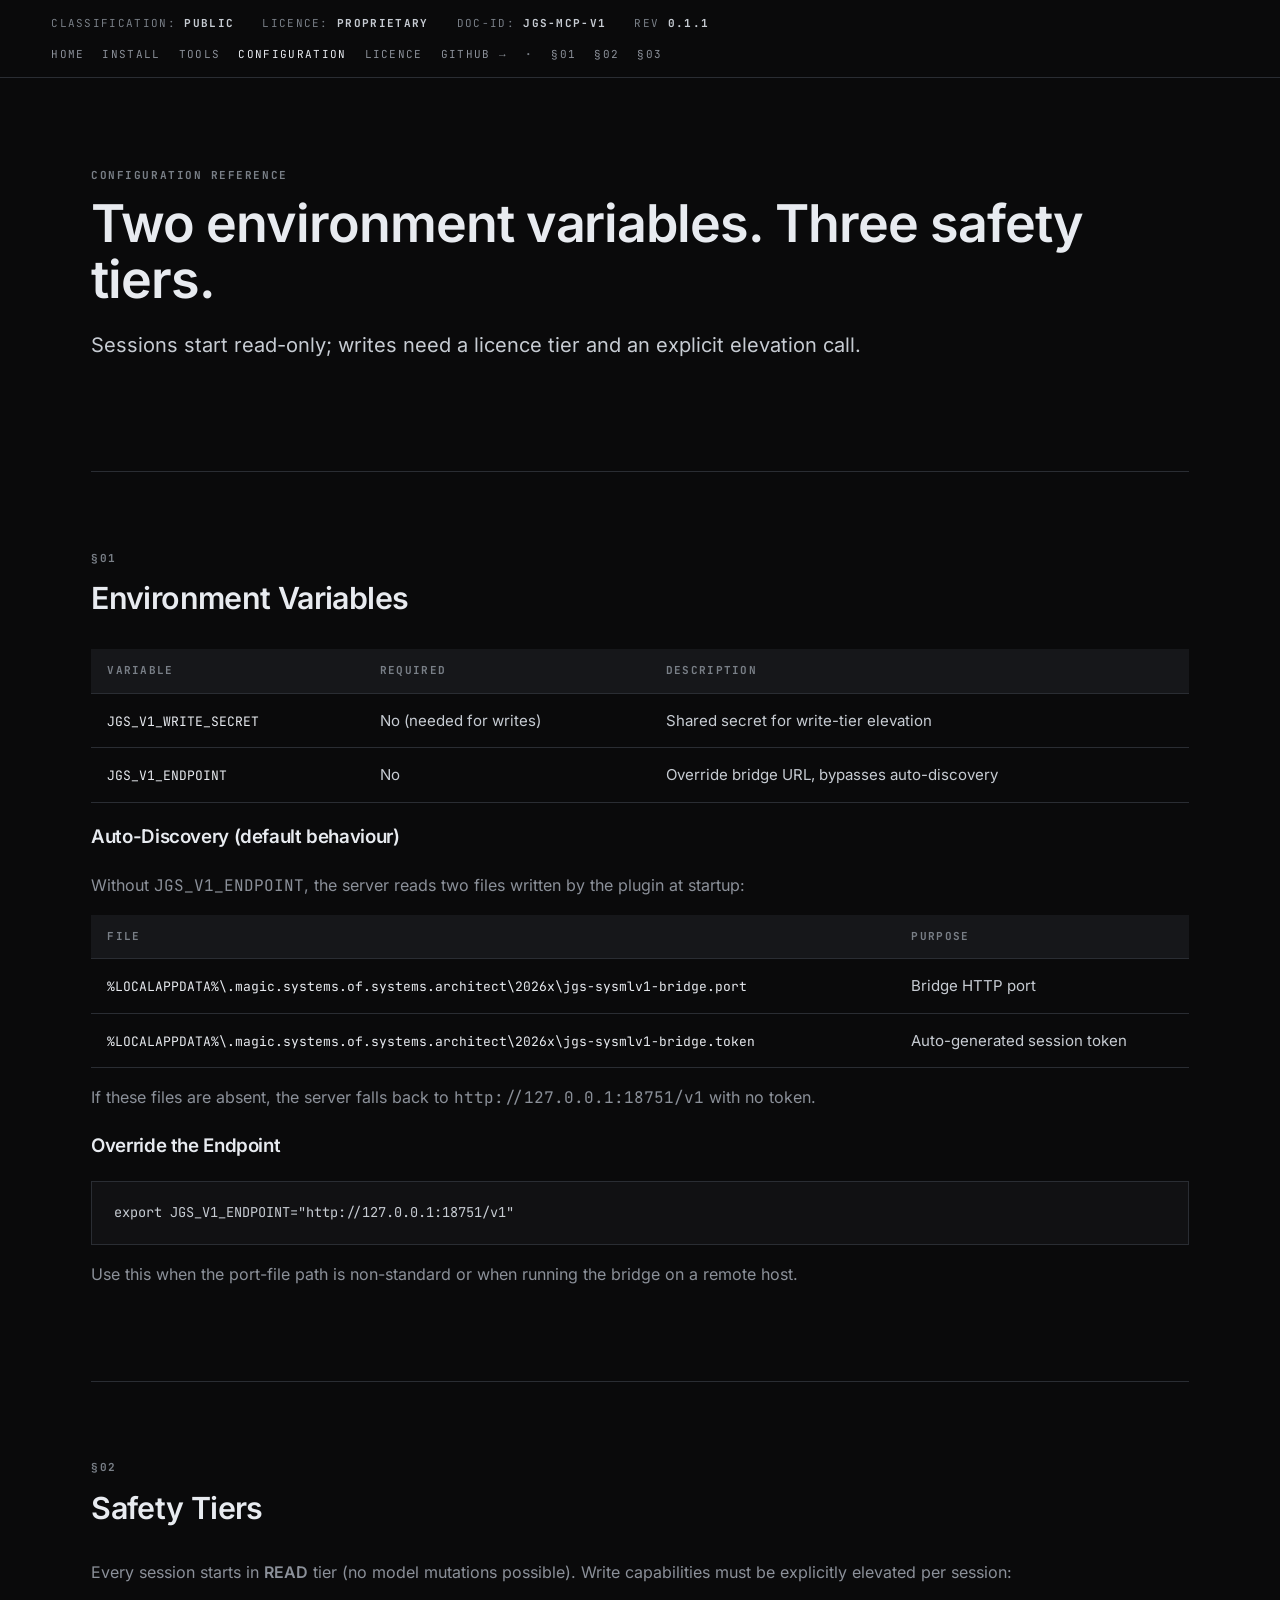
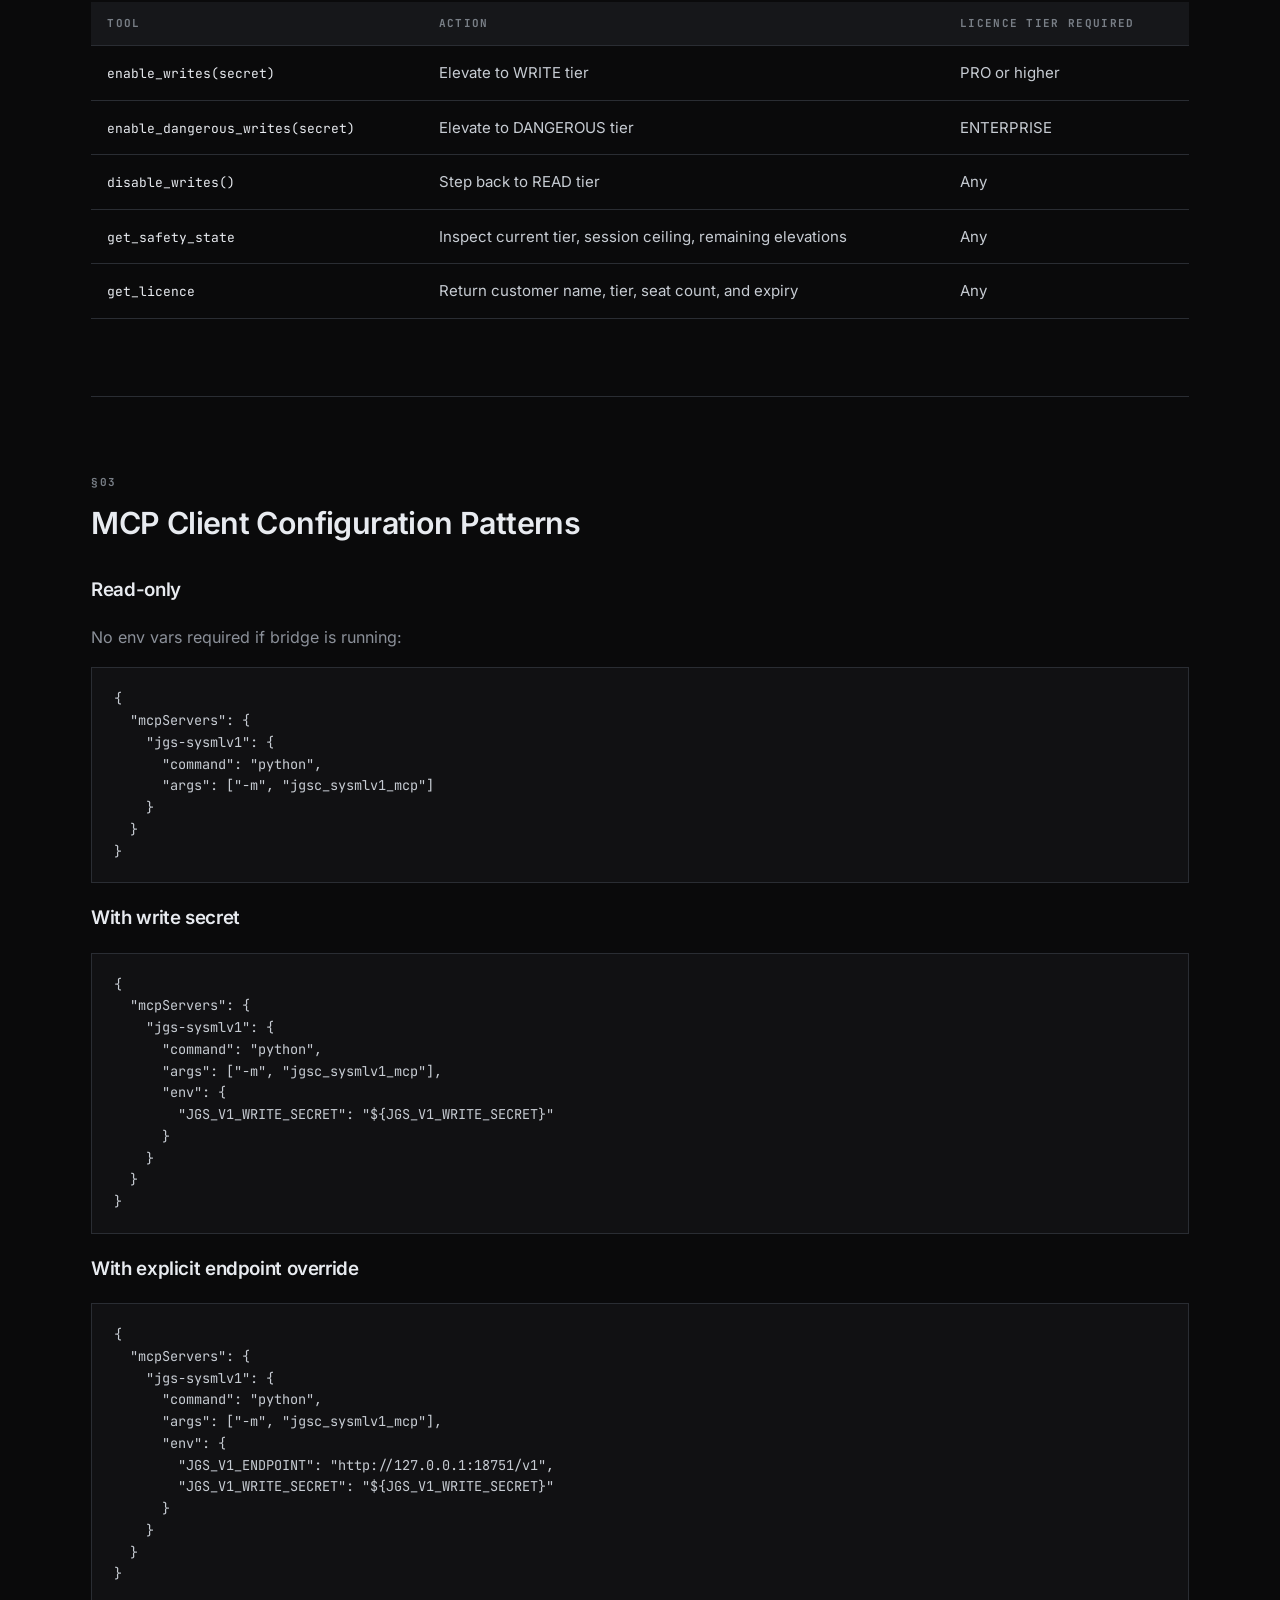
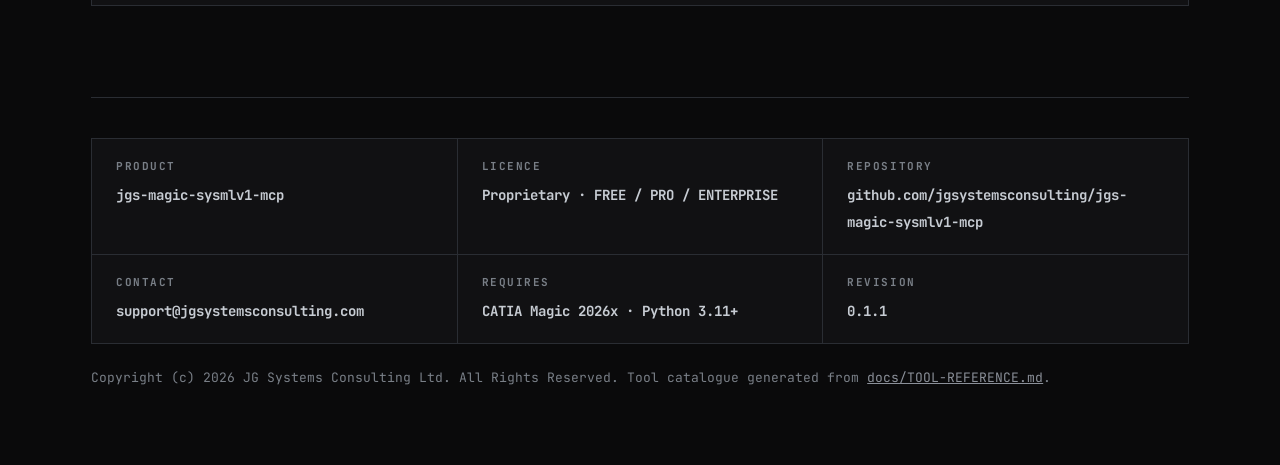
==== docs/configuration.html @ 4d9d5c2a "docs: add configuration.html rendering of configuration.md" ====
<!DOCTYPE html>
<!-- Copyright (c) 2026 JG Systems Consulting Ltd. All Rights Reserved. -->
<!-- Canonical text: docs/configuration.md; edit the .md first, then this page. -->
<html lang="en">
<head>
<meta charset="utf-8">
<meta name="viewport" content="width=device-width, initial-scale=1">
<link rel="icon" href="data:image/svg+xml,%3Csvg xmlns='http://www.w3.org/2000/svg' viewBox='0 0 32 32'%3E%3Crect width='32' height='32' rx='5' fill='%230a0a0b'/%3E%3Crect x='1.5' y='1.5' width='29' height='29' rx='4' fill='none' stroke='%232a2d33'/%3E%3Ctext x='16' y='22' font-family='ui-monospace,monospace' font-size='15' font-weight='700' fill='%23e8ebf0' text-anchor='middle'%3EJ%3C/text%3E%3C/svg%3E">
<title>Configuration | JGS SysML v1 MCP Bridge</title>
<meta name="description" content="Environment variables, safety tiers, and MCP client configuration patterns for the JGS SysML v1 MCP Bridge.">
<link rel="stylesheet" href="site.css">
</head>
<body>

<a href="#main-content" class="skip-link">Skip to main content</a>

<header class="masthead">
  <div class="row">
    <span>CLASSIFICATION: <b>PUBLIC</b></span>
    <span>LICENCE: <b>PROPRIETARY</b></span>
    <span>DOC-ID: <b>JGS-MCP-V1</b></span>
    <span>REV <b>0.1.1</b></span>
    <span class="spacer"></span>
    <nav aria-label="Site" class="site-nav">
      <a href="index.html">Home</a>
      <a href="install.html">Install</a>
      <a href="tools.html">Tools</a>
      <a href="configuration.html" aria-current="page">Configuration</a>
      <a href="licensing.html">Licence</a>
      <a href="https://github.com/jgsystemsconsulting/jgs-magic-sysmlv1-mcp">GitHub →</a>
      <span class="label" style="margin:0">·</span>
      <a href="#config-env" title="Environment Variables">§01</a>
      <a href="#config-tiers" title="Safety Tiers">§02</a>
      <a href="#config-client" title="MCP Client Configuration Patterns">§03</a>
    </nav>
  </div>
</header>

<main class="wrap" id="main-content">

  <section class="hero">
    <p class="label">Configuration reference</p>
    <h1>Two environment variables. Three safety tiers.</h1>
    <p class="lede">Sessions start read-only; writes need a licence tier and an explicit elevation call.</p>
  </section>

  <section aria-labelledby="config-env">
    <div class="shead">
      <p class="label">§01</p>
      <h2 id="config-env">Environment Variables</h2>
    </div>
    <table class="data">
      <thead>
        <tr>
          <th>Variable</th>
          <th>Required</th>
          <th>Description</th>
        </tr>
      </thead>
      <tbody>
        <tr>
          <td><code>JGS_V1_WRITE_SECRET</code></td>
          <td>No (needed for writes)</td>
          <td>Shared secret for write-tier elevation</td>
        </tr>
        <tr>
          <td><code>JGS_V1_ENDPOINT</code></td>
          <td>No</td>
          <td>Override bridge URL, bypasses auto-discovery</td>
        </tr>
      </tbody>
    </table>

    <h3>Auto-Discovery (default behaviour)</h3>
    <p>Without <code>JGS_V1_ENDPOINT</code>, the server reads two files written by the plugin at startup:</p>
    <table class="data">
      <thead>
        <tr>
          <th>File</th>
          <th>Purpose</th>
        </tr>
      </thead>
      <tbody>
        <tr>
          <td><code>%LOCALAPPDATA%\.magic.systems.of.systems.architect\2026x\jgs-sysmlv1-bridge.port</code></td>
          <td>Bridge HTTP port</td>
        </tr>
        <tr>
          <td><code>%LOCALAPPDATA%\.magic.systems.of.systems.architect\2026x\jgs-sysmlv1-bridge.token</code></td>
          <td>Auto-generated session token</td>
        </tr>
      </tbody>
    </table>
    <p>If these files are absent, the server falls back to <code>http://127.0.0.1:18751/v1</code> with no token.</p>

    <h3>Override the Endpoint</h3>
    <pre>export JGS_V1_ENDPOINT="http://127.0.0.1:18751/v1"</pre>
    <p>Use this when the port-file path is non-standard or when running the bridge on a remote host.</p>
  </section>

  <section aria-labelledby="config-tiers">
    <div class="shead">
      <p class="label">§02</p>
      <h2 id="config-tiers">Safety Tiers</h2>
    </div>
    <p>Every session starts in <strong>READ</strong> tier (no model mutations possible). Write capabilities must be explicitly elevated per session:</p>
    <table class="data">
      <thead>
        <tr>
          <th>Tool</th>
          <th>Action</th>
          <th>Licence tier required</th>
        </tr>
      </thead>
      <tbody>
        <tr>
          <td><code>enable_writes(secret)</code></td>
          <td>Elevate to WRITE tier</td>
          <td>PRO or higher</td>
        </tr>
        <tr>
          <td><code>enable_dangerous_writes(secret)</code></td>
          <td>Elevate to DANGEROUS tier</td>
          <td>ENTERPRISE</td>
        </tr>
        <tr>
          <td><code>disable_writes()</code></td>
          <td>Step back to READ tier</td>
          <td>Any</td>
        </tr>
        <tr>
          <td><code>get_safety_state</code></td>
          <td>Inspect current tier, session ceiling, remaining elevations</td>
          <td>Any</td>
        </tr>
        <tr>
          <td><code>get_licence</code></td>
          <td>Return customer name, tier, seat count, and expiry</td>
          <td>Any</td>
        </tr>
      </tbody>
    </table>
  </section>

  <section aria-labelledby="config-client">
    <div class="shead">
      <p class="label">§03</p>
      <h2 id="config-client">MCP Client Configuration Patterns</h2>
    </div>

    <h3>Read-only</h3>
    <p>No env vars required if bridge is running:</p>
    <pre>{
  "mcpServers": {
    "jgs-sysmlv1": {
      "command": "python",
      "args": ["-m", "jgsc_sysmlv1_mcp"]
    }
  }
}</pre>

    <h3>With write secret</h3>
    <pre>{
  "mcpServers": {
    "jgs-sysmlv1": {
      "command": "python",
      "args": ["-m", "jgsc_sysmlv1_mcp"],
      "env": {
        "JGS_V1_WRITE_SECRET": "${JGS_V1_WRITE_SECRET}"
      }
    }
  }
}</pre>

    <h3>With explicit endpoint override</h3>
    <pre>{
  "mcpServers": {
    "jgs-sysmlv1": {
      "command": "python",
      "args": ["-m", "jgsc_sysmlv1_mcp"],
      "env": {
        "JGS_V1_ENDPOINT": "http://127.0.0.1:18751/v1",
        "JGS_V1_WRITE_SECRET": "${JGS_V1_WRITE_SECRET}"
      }
    }
  }
}</pre>
  </section>

  <footer>
    <div class="tblock">
      <div><span class="label">Product</span><b>jgs-magic-sysmlv1-mcp</b></div>
      <div><span class="label">Licence</span><b><a href="licensing.html">Proprietary · FREE / PRO / ENTERPRISE</a></b></div>
      <div><span class="label">Repository</span><b><a href="https://github.com/jgsystemsconsulting/jgs-magic-sysmlv1-mcp">github.com/jgsystemsconsulting/jgs-magic-sysmlv1-mcp</a></b></div>
      <div><span class="label">Contact</span><b><a href="mailto:support@jgsystemsconsulting.com">support@jgsystemsconsulting.com</a></b></div>
      <div><span class="label">Requires</span><b>CATIA Magic 2026x · Python 3.11+</b></div>
      <div><span class="label">Revision</span><b>0.1.1</b></div>
    </div>
    <p class="foot-note">Copyright (c) 2026 JG Systems Consulting Ltd. All Rights Reserved. Tool catalogue generated from <a href="https://github.com/jgsystemsconsulting/jgs-magic-sysmlv1-mcp/blob/main/docs/TOOL-REFERENCE.md">docs/TOOL-REFERENCE.md</a>.</p>
  </footer>

</main>
</body>
</html>
---- docs/site.css ----
@font-face { font-family: 'Inter'; font-style: normal; font-weight: 400; font-display: swap; src: url('fonts/inter-400.woff2') format('woff2'); }
@font-face { font-family: 'Inter'; font-style: normal; font-weight: 600; font-display: swap; src: url('fonts/inter-600.woff2') format('woff2'); }
@font-face { font-family: 'JetBrains Mono'; font-style: normal; font-weight: 400; font-display: swap; src: url('fonts/jetbrains-mono-400.woff2') format('woff2'); }
@font-face { font-family: 'JetBrains Mono'; font-style: normal; font-weight: 700; font-display: swap; src: url('fonts/jetbrains-mono-700.woff2') format('woff2'); }

:root {
  --ink: #0a0a0b; --ink-2: #111113; --ink-3: #16171a; --ink-4: #1e2024;
  --line: #2a2d33; --line-2: #3a3e46;
  --mute: #797f87; --mute-2: #8b9099;
  --text: #c7ccd3; --text-hi: #e8ebf0;
  --paper: #f4f2ec; --paper-ink: #0a0a0b;
  --free: #6ee7b7; --pro: #93c5fd; --ent: #fcd34d;
  --mono: 'JetBrains Mono', ui-monospace, 'SFMono-Regular', Menlo, Consolas, monospace;
  --sans: 'Inter', ui-sans-serif, system-ui, sans-serif;
  --pad-x: clamp(24px, 4vw, 80px); --pad-section: clamp(48px, 6vw, 96px);
}

* { box-sizing: border-box; }
html { -webkit-text-size-adjust: 100%; scroll-behavior: smooth; }
body {
  margin: 0; background: var(--ink); color: var(--mute-2);
  font-family: var(--sans); font-size: 16px; line-height: 1.7;
  -webkit-font-smoothing: antialiased;
}
.wrap { max-width: 1200px; margin: 0 auto; padding: 0 var(--pad-x); }
a { color: var(--text-hi); }
h1, h2, h3 { color: var(--text-hi); letter-spacing: -0.02em; font-weight: 600; }
code, .mono { font-family: var(--mono); }

.label {
  font-family: var(--mono); font-weight: 700; text-transform: uppercase;
  letter-spacing: 0.14em; font-size: 0.6875rem; color: var(--mute);
}

/* Masthead */
.masthead { border-bottom: 1px solid var(--line); }
.masthead .row {
  display: flex; flex-wrap: wrap; gap: 12px 28px; align-items: center;
  padding: 14px var(--pad-x);
}
.masthead .row span { font-family: var(--mono); font-size: 0.6875rem; letter-spacing: 0.12em; color: var(--mute); text-transform: uppercase; }
.masthead .row span b { color: var(--text); font-weight: 700; }
.masthead .row .spacer { flex: 1; }
.masthead .row a { color: var(--mute-2); text-decoration: none; }
.masthead .row a:hover { color: var(--text-hi); }
.site-nav { display: flex; flex-wrap: wrap; gap: 18px; font-family: var(--mono); font-size: 0.6875rem; letter-spacing: 0.12em; text-transform: uppercase; }
.site-nav a[aria-current="page"] { color: var(--text-hi); }

/* Section scaffolding */
section { padding: var(--pad-section) 0; border-bottom: 1px solid var(--line); }
.sec-label { margin: 0 0 24px; scroll-margin-top: 64px; }
.lead-in { color: var(--text); max-width: 64ch; }
.shead { margin: 0 0 24px; }
.shead .label { display: block; margin: 0 0 6px; }
.shead h2 { margin: 0; font-size: clamp(1.4rem, 3vw, 1.9rem); scroll-margin-top: 64px; }

/* Hero */
.hero h1 { font-size: clamp(2rem, 5vw, 3.25rem); margin: 0 0 20px; line-height: 1.08; }
.hero p.lede { font-size: clamp(1.05rem, 2vw, 1.25rem); color: var(--text); max-width: 60ch; margin: 0 0 32px; }
.btns { display: flex; flex-wrap: wrap; gap: 14px; align-items: center; }
.btn {
  font-family: var(--mono); font-weight: 700; font-size: 0.8125rem; letter-spacing: 0.06em;
  text-transform: uppercase; text-decoration: none; padding: 13px 22px; display: inline-flex; gap: 10px;
}
.btn.primary { background: var(--paper); color: var(--paper-ink); }
.btn.ghost { background: transparent; color: var(--text-hi); border: 1px solid var(--mute); }
.btn:hover { transform: translateY(-1px); }

/* Grid-of-cells (hairline gaps) */
.grid { display: grid; gap: 1px; background: var(--line); border: 1px solid var(--line); }
.grid.cols-2 { grid-template-columns: repeat(2, 1fr); }
.grid.cols-3 { grid-template-columns: repeat(3, 1fr); }
.cell { background: var(--ink); padding: 22px 24px; }
.cell h3 { margin: 0 0 8px; font-size: 1rem; }
.cell code { font-size: 0.85rem; color: var(--text-hi); }
.cell p { margin: 6px 0 0; font-size: 0.95rem; color: var(--mute-2); }
.cell .tier { font-family: var(--mono); font-weight: 700; font-size: 0.7rem; letter-spacing: 0.1em; color: var(--mute); }

/* Chain */
.chain { display: grid; gap: 1px; background: var(--line); border: 1px solid var(--line); }
.chain .step { background: var(--ink); padding: 22px 24px; display: flex; gap: 22px; align-items: baseline; }
.chain .num { font-family: var(--mono); font-weight: 700; font-size: 3rem; line-height: 1; color: var(--mute); min-width: 2ch; }
.chain .step h3 { margin: 0 0 4px; }
.chain .step code { color: var(--text-hi); }

/* Code block */
pre {
  background: var(--ink-2); border: 1px solid var(--line); padding: 20px 22px; overflow-x: auto;
  font-family: var(--mono); font-size: 0.85rem; line-height: 1.6; color: var(--text);
}
pre .c { color: var(--mute); }

/* CTA panel: drafting-sheet motif (token-based, brand-consistent) */
.cta { background: var(--ink-2); border: 1px solid var(--line); padding: clamp(28px, 4vw, 44px); }
.cta h2 { margin: 0 0 10px; font-size: clamp(1.4rem, 3vw, 1.9rem); }
.cta p { color: var(--text); max-width: 58ch; margin: 0 0 24px; }

blockquote { margin: 0; border-left: 2px solid var(--line-2); padding: 4px 0 4px 18px; color: var(--text); }

/* Tools catalogue */
.counts { display: flex; flex-wrap: wrap; gap: 1px; background: var(--line); border: 1px solid var(--line); margin: 24px 0 0; }
.counts div { background: var(--ink); padding: 14px 20px; flex: 1; min-width: 120px; }
.counts .n { font-family: var(--mono); font-weight: 700; font-size: 1.5rem; color: var(--text-hi); }
.counts .k { font-family: var(--mono); font-size: 0.65rem; letter-spacing: 0.12em; text-transform: uppercase; color: var(--mute); }

.controls { position: sticky; top: 0; z-index: 5; background: var(--ink); border-bottom: 1px solid var(--line); padding: 14px 0; margin-top: 28px; }
.controls .inner { display: flex; flex-wrap: wrap; gap: 10px; align-items: center; }
.filter { font-family: var(--mono); font-weight: 700; font-size: 0.7rem; letter-spacing: 0.08em; text-transform: uppercase; padding: 8px 14px; background: transparent; color: var(--mute-2); border: 1px solid var(--line); cursor: pointer; }
.filter[aria-pressed="true"] { background: var(--paper); color: var(--paper-ink); border-color: var(--paper); }
.catnav { display: flex; flex-wrap: wrap; gap: 14px 22px; padding: 24px 0; font-family: var(--mono); font-size: 0.72rem; letter-spacing: 0.06em; }
.catnav a { color: var(--mute-2); text-decoration: none; }
.catnav a:hover { color: var(--text-hi); }
.ct { color: var(--mute); }

section.cat { padding: 8px 0 var(--pad-section); border-bottom: 1px solid var(--line); }
section.cat .sec-label { margin: 0 0 16px; scroll-margin-top: 64px; }
.tbl-scroll { overflow-x: auto; border: 1px solid var(--line); }
table.tools { border-collapse: collapse; width: 100%; min-width: 620px; font-size: 0.92rem; }
table.tools th, table.tools td { text-align: left; padding: 11px 16px; border-bottom: 1px solid var(--line); vertical-align: top; }
table.tools thead th { font-family: var(--mono); font-size: 0.66rem; letter-spacing: 0.1em; text-transform: uppercase; color: var(--mute); background: var(--ink-2); position: sticky; top: 0; }
table.tools td:first-child code { color: var(--text-hi); font-size: 0.85rem; white-space: nowrap; }
table.tools td:nth-child(2) { color: var(--mute-2); }
table.tools tr:last-child td { border-bottom: none; }
.badge { font-family: var(--mono); font-weight: 700; font-size: 0.62rem; letter-spacing: 0.08em; padding: 3px 8px; border: 1px solid var(--line-2); white-space: nowrap; }
.b-FREE { color: var(--free); border-color: color-mix(in srgb, var(--free) 40%, transparent); }
.b-PRO { color: var(--pro); border-color: color-mix(in srgb, var(--pro) 40%, transparent); }
.b-DANGEROUS { color: var(--ent); border-color: color-mix(in srgb, var(--ent) 40%, transparent); }
tr.hide { display: none; }
.empty-note { color: var(--mute); font-size: 0.9rem; padding: 16px 0; }

/* Licensing matrix / notes */
.matrix-scroll { overflow-x: auto; border: 1px solid var(--line); margin-top: 24px; }
.matrix-scroll + .grid { margin-top: 24px; }
table.matrix { border-collapse: collapse; width: 100%; min-width: 560px; font-size: 0.95rem; }
table.matrix th, table.matrix td { text-align: left; padding: 14px 18px; border-bottom: 1px solid var(--line); }
table.matrix thead th { font-family: var(--mono); font-size: 0.7rem; letter-spacing: 0.1em; text-transform: uppercase; color: var(--mute); background: var(--ink-2); }
table.matrix tbody th { color: var(--text-hi); font-weight: 600; }
table.matrix td { color: var(--mute-2); text-align: center; }
table.matrix td:first-of-type, table.matrix tbody th { text-align: left; }
table.matrix tr:last-child th, table.matrix tr:last-child td { border-bottom: none; }
.yes { color: var(--text-hi); font-weight: 700; }
.no { color: var(--line-2); }
.note { background: var(--ink-2); border-left: 2px solid var(--line-2); padding: 14px 18px; margin-top: 18px; color: var(--mute-2); font-size: 0.92rem; }

/* Shared data tables (NEW) */
table.data { width: 100%; border-collapse: collapse; font-size: 0.9375rem; }
table.data th, table.data td { text-align: left; vertical-align: top; padding: 14px 16px; border-bottom: 1px solid var(--line); }
table.data th { font: 700 0.6875rem/1.4 var(--mono); letter-spacing: 0.12em; text-transform: uppercase; color: var(--mute); background: var(--ink-3); }
table.data td { color: var(--text); }
table.data code { font: 400 0.8125rem var(--mono); color: var(--text-hi); }
table.data caption { caption-side: bottom; text-align: left; padding: 12px 0 0; font: 400 0.8125rem/1.5 var(--mono); color: var(--mute); }

/* Footer */
footer { padding: 40px 0 64px; }
.tblock { display: grid; grid-template-columns: repeat(3, 1fr); gap: 1px; background: var(--line); border: 1px solid var(--line); }
.tblock div { background: var(--ink-2); padding: 18px 24px; }
.tblock .label { display: block; margin-bottom: 6px; }
.tblock b { color: var(--text); font: 700 0.875rem var(--mono); }
.tblock a { color: var(--text); text-decoration: none; }
.tblock a:hover { color: var(--text-hi); }
.foot-note { margin-top: 1.5rem; font: 400 0.8125rem/1.6 var(--mono); color: var(--mute); }
.foot-note a { color: var(--mute-2); }

/* Page-scoped deltas (body.tools / body.licensing added in later HTML tasks) */
body.tools { --pad-section: clamp(40px, 5vw, 72px); }
body.tools .hero { padding: var(--pad-section) 0 28px; }
body.tools .hero h1 { font-size: clamp(1.8rem, 4vw, 2.6rem); margin: 14px 0 14px; line-height: 1.1; }
body.tools .hero p.lede { font-size: clamp(1rem, 2vw, 1.15rem); color: var(--text); max-width: 64ch; margin: 0; }

body.licensing .hero h1 { font-size: clamp(1.8rem, 4vw, 2.75rem); margin: 14px 0 16px; line-height: 1.1; }
body.licensing .hero p.lede { font-size: clamp(1rem, 2vw, 1.2rem); color: var(--text); max-width: 62ch; margin: 0; }
body.licensing .cell h3 { margin: 6px 0 8px; font-size: 1.05rem; }
body.licensing .cell p { margin: 0; font-size: 0.95rem; color: var(--mute-2); }
body.licensing pre { padding: 18px 20px; margin-top: 18px; }

:focus-visible { outline: 2px solid var(--paper); outline-offset: 2px; }
.skip-link { position: absolute; top: -100%; left: 0; background: var(--paper); color: var(--paper-ink); padding: 8px 16px; font-family: var(--mono); font-size: 0.85rem; z-index: 9999; text-decoration: none; }
.skip-link:focus { top: 0; }
/* prefers-color-scheme: light intentionally not implemented: the dark engineering-document aesthetic is brand. */
@media (prefers-reduced-motion: reduce) { html { scroll-behavior: auto; } * { transition: none !important; } .btn:hover { transform: none; } }
@media (max-width: 860px) {
  .grid.cols-2, .grid.cols-3 { grid-template-columns: 1fr; }
  .masthead .row .spacer { display: none; }
  .tblock { grid-template-columns: 1fr; }
}
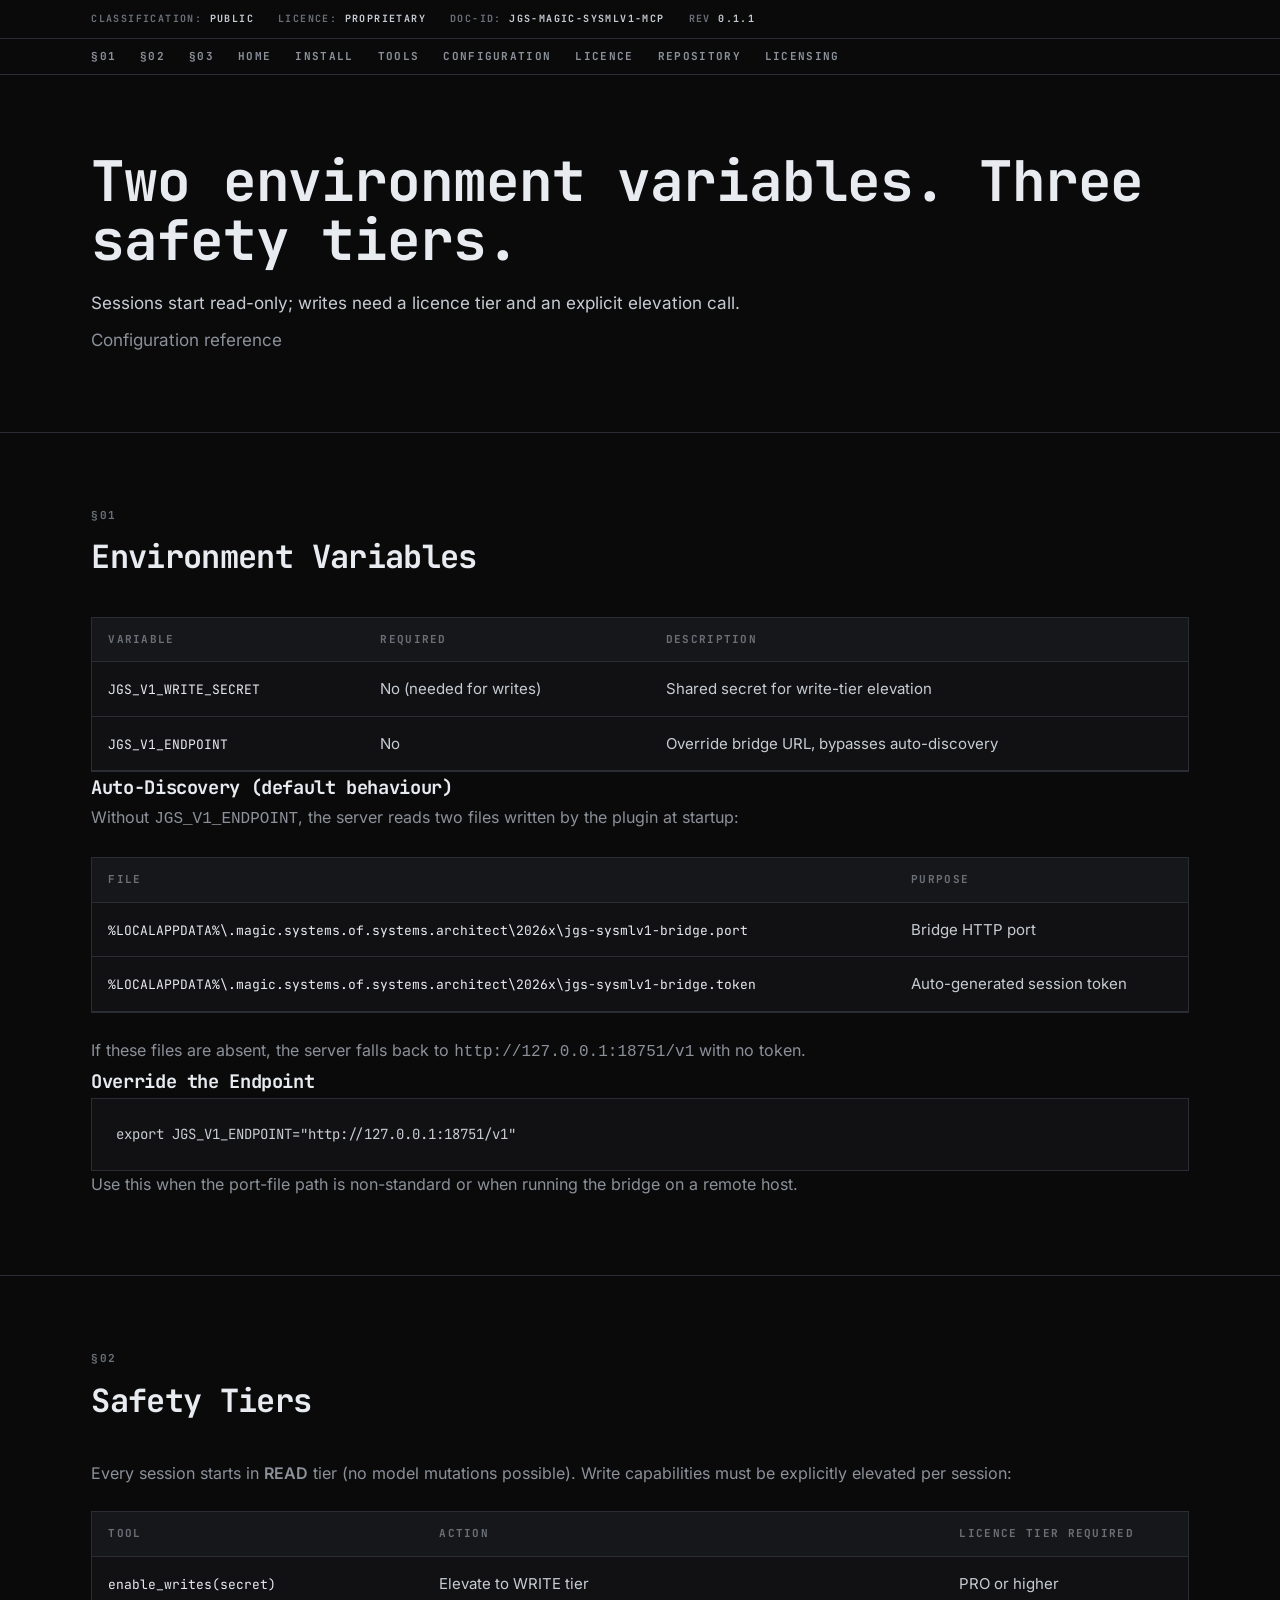
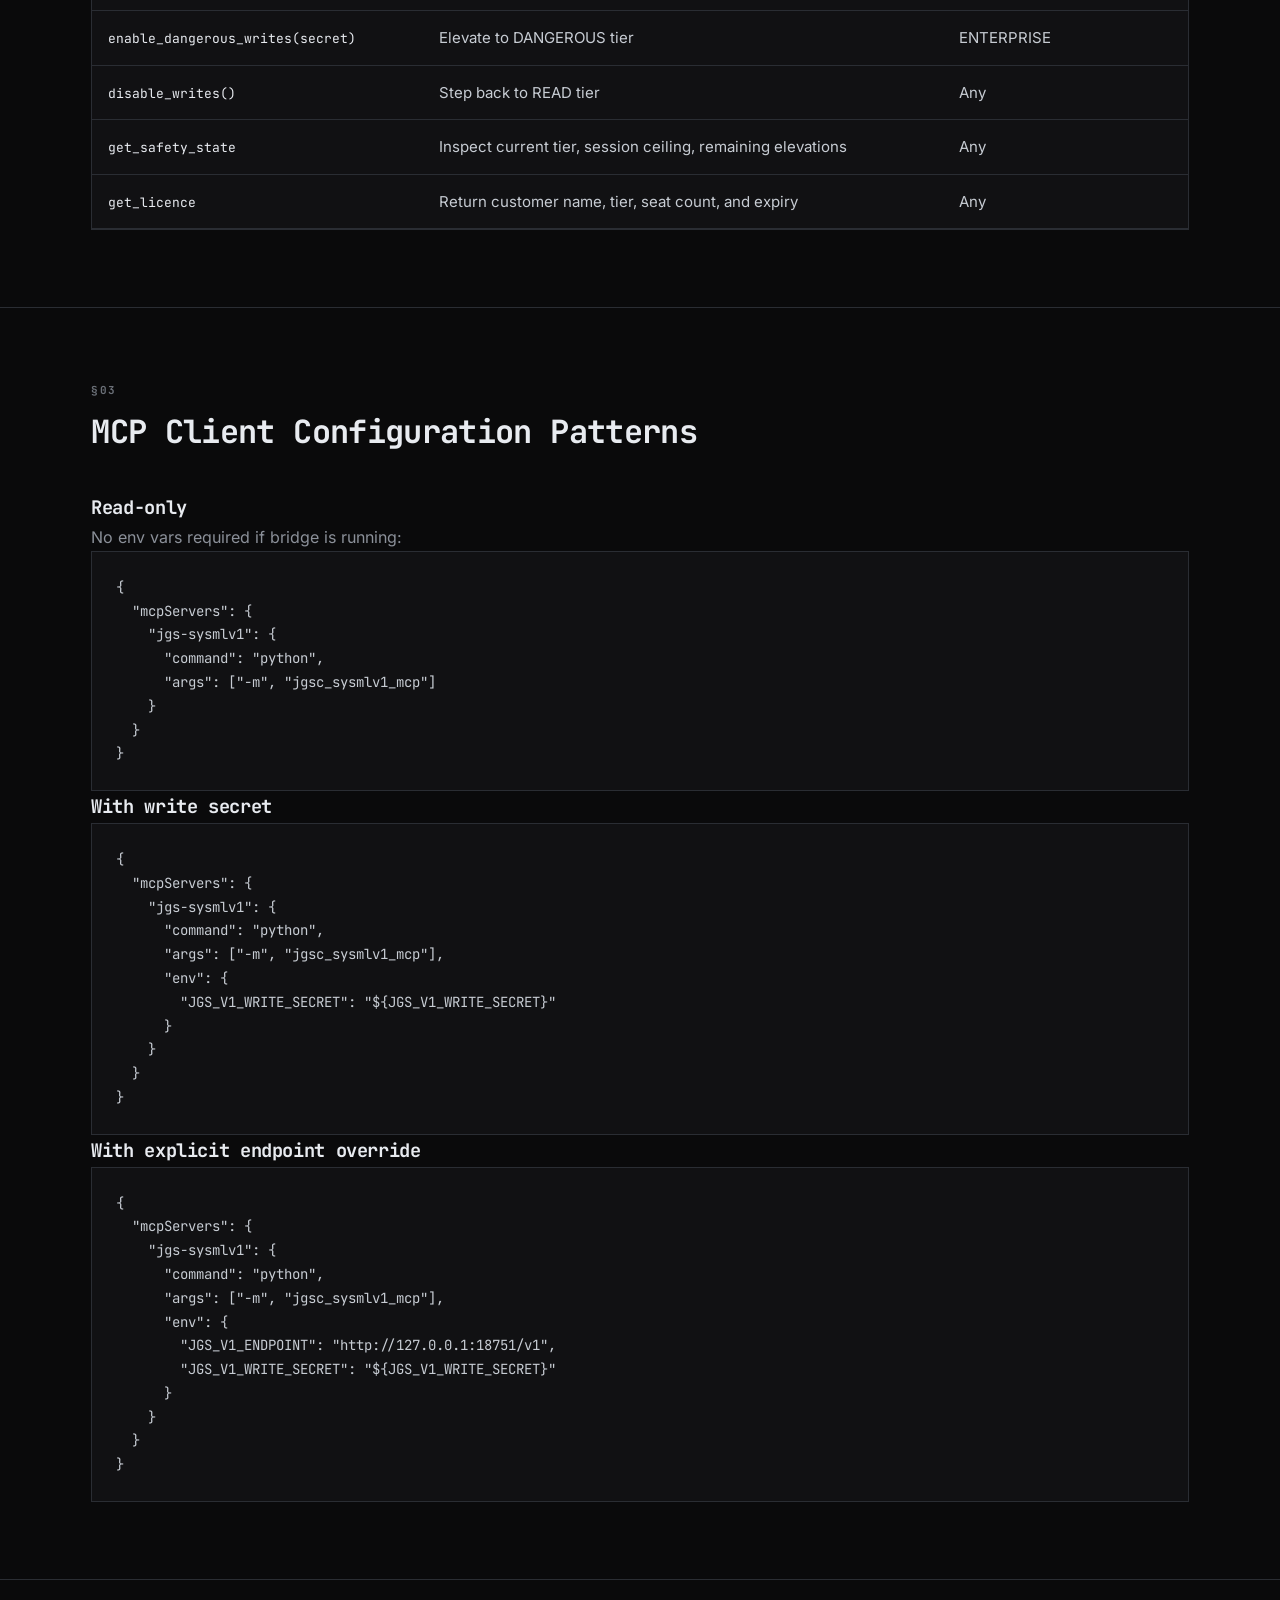
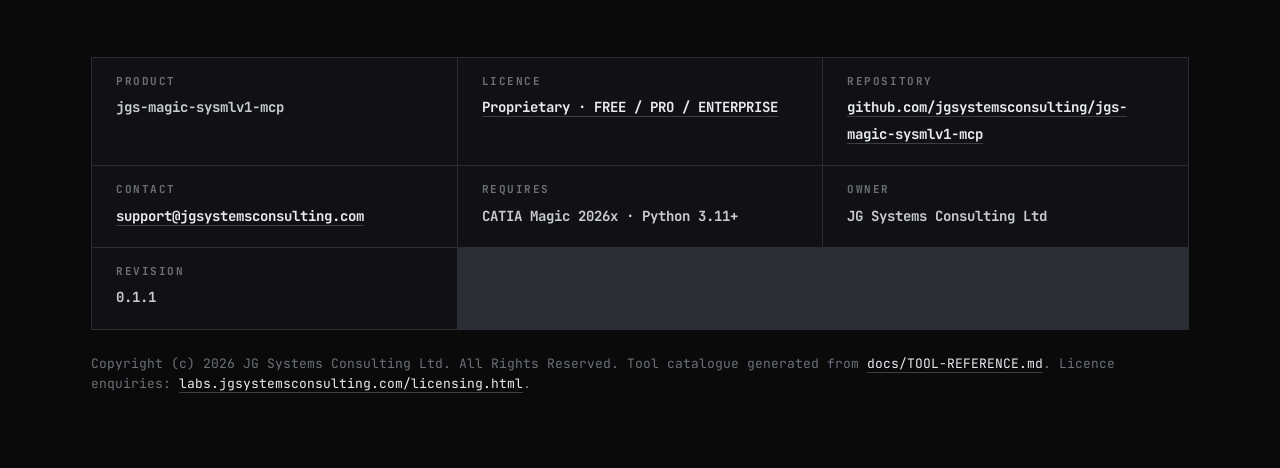
==== commit d18e3e53: "docs(site): align Pages site to the JGS family standard" ====
--- a/docs/configuration.html
+++ b/docs/configuration.html
@@ -5,162 +5,154 @@
 <head>
 <meta charset="utf-8">
 <meta name="viewport" content="width=device-width, initial-scale=1">
-<link rel="icon" href="data:image/svg+xml,%3Csvg xmlns='http://www.w3.org/2000/svg' viewBox='0 0 32 32'%3E%3Crect width='32' height='32' rx='5' fill='%230a0a0b'/%3E%3Crect x='1.5' y='1.5' width='29' height='29' rx='4' fill='none' stroke='%232a2d33'/%3E%3Ctext x='16' y='22' font-family='ui-monospace,monospace' font-size='15' font-weight='700' fill='%23e8ebf0' text-anchor='middle'%3EJ%3C/text%3E%3C/svg%3E">
 <title>Configuration | JGS SysML v1 MCP Bridge</title>
 <meta name="description" content="Environment variables, safety tiers, and MCP client configuration patterns for the JGS SysML v1 MCP Bridge.">
+<link rel="icon" type="image/svg+xml" href="favicon.svg">
 <link rel="stylesheet" href="site.css">
 </head>
 <body>
 
-<a href="#main-content" class="skip-link">Skip to main content</a>
+<header class="masthead"><div class="wrap">
+  <span>CLASSIFICATION: <b>PUBLIC</b></span>
+  <span>LICENCE: <b>Proprietary</b></span>
+  <span>DOC-ID: <b>JGS-MAGIC-SYSMLV1-MCP</b></span>
+  <span>REV <b>0.1.1</b></span>
+</div></header>
 
-<header class="masthead">
-  <div class="row">
-    <span>CLASSIFICATION: <b>PUBLIC</b></span>
-    <span>LICENCE: <b>PROPRIETARY</b></span>
-    <span>DOC-ID: <b>JGS-MCP-V1</b></span>
-    <span>REV <b>0.1.1</b></span>
-    <span class="spacer"></span>
-    <nav aria-label="Site" class="site-nav">
-      <a href="index.html">Home</a>
-      <a href="install.html">Install</a>
-      <a href="tools.html">Tools</a>
-      <a href="configuration.html" aria-current="page">Configuration</a>
-      <a href="licensing.html">Licence</a>
-      <a href="https://github.com/jgsystemsconsulting/jgs-magic-sysmlv1-mcp">GitHub →</a>
-      <span class="label" style="margin:0">·</span>
-      <a href="#config-env" title="Environment Variables">§01</a>
-      <a href="#config-tiers" title="Safety Tiers">§02</a>
-      <a href="#config-client" title="MCP Client Configuration Patterns">§03</a>
-    </nav>
+<nav class="site" aria-label="Site"><div class="wrap">
+  <a href="#config-env" title="Environment Variables">&sect;01</a>
+  <a href="#config-tiers" title="Safety Tiers">&sect;02</a>
+  <a href="#config-client" title="MCP Client Configuration Patterns">&sect;03</a>
+  <a href="index.html">Home</a>
+  <a href="install.html">Install</a>
+  <a href="tools.html">Tools</a>
+  <a href="configuration.html" aria-current="page">Configuration</a>
+  <a href="licensing.html">Licence</a>
+  <a href="https://github.com/jgsystemsconsulting/jgs-magic-sysmlv1-mcp">Repository</a>
+  <a href="https://labs.jgsystemsconsulting.com/licensing.html">Licensing</a>
+</div></nav>
+
+<main>
+<div class="hero"><div class="wrap">
+  <h1>Two environment variables. Three safety tiers.</h1>
+  <p>Sessions start read-only; writes need a licence tier and an explicit elevation call.</p>
+  <p class="sub">Configuration reference</p>
+</div></div>
+
+<section aria-labelledby="config-env"><div class="wrap">
+  <div class="shead"><span class="label">&sect;01</span><h2 id="config-env">Environment Variables</h2></div>
+  <div class="sheet" style="padding:0;overflow:auto">
+  <table class="data">
+    <thead>
+      <tr>
+        <th>Variable</th>
+        <th>Required</th>
+        <th>Description</th>
+      </tr>
+    </thead>
+    <tbody>
+      <tr>
+        <td><code>JGS_V1_WRITE_SECRET</code></td>
+        <td>No (needed for writes)</td>
+        <td>Shared secret for write-tier elevation</td>
+      </tr>
+      <tr>
+        <td><code>JGS_V1_ENDPOINT</code></td>
+        <td>No</td>
+        <td>Override bridge URL, bypasses auto-discovery</td>
+      </tr>
+    </tbody>
+  </table>
   </div>
-</header>
 
-<main class="wrap" id="main-content">
+  <h3>Auto-Discovery (default behaviour)</h3>
+  <p>Without <code>JGS_V1_ENDPOINT</code>, the server reads two files written by the plugin at startup:</p>
+  <div class="sheet" style="margin-top:1.5rem;padding:0;overflow:auto">
+  <table class="data">
+    <thead>
+      <tr>
+        <th>File</th>
+        <th>Purpose</th>
+      </tr>
+    </thead>
+    <tbody>
+      <tr>
+        <td><code>%LOCALAPPDATA%\.magic.systems.of.systems.architect\2026x\jgs-sysmlv1-bridge.port</code></td>
+        <td>Bridge HTTP port</td>
+      </tr>
+      <tr>
+        <td><code>%LOCALAPPDATA%\.magic.systems.of.systems.architect\2026x\jgs-sysmlv1-bridge.token</code></td>
+        <td>Auto-generated session token</td>
+      </tr>
+    </tbody>
+  </table>
+  </div>
+  <p style="margin-top:1.5rem">If these files are absent, the server falls back to <code>http://127.0.0.1:18751/v1</code> with no token.</p>
 
-  <section class="hero">
-    <p class="label">Configuration reference</p>
-    <h1>Two environment variables. Three safety tiers.</h1>
-    <p class="lede">Sessions start read-only; writes need a licence tier and an explicit elevation call.</p>
-  </section>
+  <h3>Override the Endpoint</h3>
+  <div class="sheet"><pre>export JGS_V1_ENDPOINT="http://127.0.0.1:18751/v1"</pre></div>
+  <p>Use this when the port-file path is non-standard or when running the bridge on a remote host.</p>
+</div></section>
 
-  <section aria-labelledby="config-env">
-    <div class="shead">
-      <p class="label">§01</p>
-      <h2 id="config-env">Environment Variables</h2>
-    </div>
-    <table class="data">
-      <thead>
-        <tr>
-          <th>Variable</th>
-          <th>Required</th>
-          <th>Description</th>
-        </tr>
-      </thead>
-      <tbody>
-        <tr>
-          <td><code>JGS_V1_WRITE_SECRET</code></td>
-          <td>No (needed for writes)</td>
-          <td>Shared secret for write-tier elevation</td>
-        </tr>
-        <tr>
-          <td><code>JGS_V1_ENDPOINT</code></td>
-          <td>No</td>
-          <td>Override bridge URL, bypasses auto-discovery</td>
-        </tr>
-      </tbody>
-    </table>
+<section aria-labelledby="config-tiers"><div class="wrap">
+  <div class="shead"><span class="label">&sect;02</span><h2 id="config-tiers">Safety Tiers</h2></div>
+  <p>Every session starts in <strong>READ</strong> tier (no model mutations possible). Write capabilities must be explicitly elevated per session:</p>
+  <div class="sheet" style="margin-top:1.5rem;padding:0;overflow:auto">
+  <table class="data">
+    <thead>
+      <tr>
+        <th>Tool</th>
+        <th>Action</th>
+        <th>Licence tier required</th>
+      </tr>
+    </thead>
+    <tbody>
+      <tr>
+        <td><code>enable_writes(secret)</code></td>
+        <td>Elevate to WRITE tier</td>
+        <td>PRO or higher</td>
+      </tr>
+      <tr>
+        <td><code>enable_dangerous_writes(secret)</code></td>
+        <td>Elevate to DANGEROUS tier</td>
+        <td>ENTERPRISE</td>
+      </tr>
+      <tr>
+        <td><code>disable_writes()</code></td>
+        <td>Step back to READ tier</td>
+        <td>Any</td>
+      </tr>
+      <tr>
+        <td><code>get_safety_state</code></td>
+        <td>Inspect current tier, session ceiling, remaining elevations</td>
+        <td>Any</td>
+      </tr>
+      <tr>
+        <td><code>get_licence</code></td>
+        <td>Return customer name, tier, seat count, and expiry</td>
+        <td>Any</td>
+      </tr>
+    </tbody>
+  </table>
+  </div>
+</div></section>
 
-    <h3>Auto-Discovery (default behaviour)</h3>
-    <p>Without <code>JGS_V1_ENDPOINT</code>, the server reads two files written by the plugin at startup:</p>
-    <table class="data">
-      <thead>
-        <tr>
-          <th>File</th>
-          <th>Purpose</th>
-        </tr>
-      </thead>
-      <tbody>
-        <tr>
-          <td><code>%LOCALAPPDATA%\.magic.systems.of.systems.architect\2026x\jgs-sysmlv1-bridge.port</code></td>
-          <td>Bridge HTTP port</td>
-        </tr>
-        <tr>
-          <td><code>%LOCALAPPDATA%\.magic.systems.of.systems.architect\2026x\jgs-sysmlv1-bridge.token</code></td>
-          <td>Auto-generated session token</td>
-        </tr>
-      </tbody>
-    </table>
-    <p>If these files are absent, the server falls back to <code>http://127.0.0.1:18751/v1</code> with no token.</p>
+<section aria-labelledby="config-client"><div class="wrap">
+  <div class="shead"><span class="label">&sect;03</span><h2 id="config-client">MCP Client Configuration Patterns</h2></div>
 
-    <h3>Override the Endpoint</h3>
-    <pre>export JGS_V1_ENDPOINT="http://127.0.0.1:18751/v1"</pre>
-    <p>Use this when the port-file path is non-standard or when running the bridge on a remote host.</p>
-  </section>
-
-  <section aria-labelledby="config-tiers">
-    <div class="shead">
-      <p class="label">§02</p>
-      <h2 id="config-tiers">Safety Tiers</h2>
-    </div>
-    <p>Every session starts in <strong>READ</strong> tier (no model mutations possible). Write capabilities must be explicitly elevated per session:</p>
-    <table class="data">
-      <thead>
-        <tr>
-          <th>Tool</th>
-          <th>Action</th>
-          <th>Licence tier required</th>
-        </tr>
-      </thead>
-      <tbody>
-        <tr>
-          <td><code>enable_writes(secret)</code></td>
-          <td>Elevate to WRITE tier</td>
-          <td>PRO or higher</td>
-        </tr>
-        <tr>
-          <td><code>enable_dangerous_writes(secret)</code></td>
-          <td>Elevate to DANGEROUS tier</td>
-          <td>ENTERPRISE</td>
-        </tr>
-        <tr>
-          <td><code>disable_writes()</code></td>
-          <td>Step back to READ tier</td>
-          <td>Any</td>
-        </tr>
-        <tr>
-          <td><code>get_safety_state</code></td>
-          <td>Inspect current tier, session ceiling, remaining elevations</td>
-          <td>Any</td>
-        </tr>
-        <tr>
-          <td><code>get_licence</code></td>
-          <td>Return customer name, tier, seat count, and expiry</td>
-          <td>Any</td>
-        </tr>
-      </tbody>
-    </table>
-  </section>
-
-  <section aria-labelledby="config-client">
-    <div class="shead">
-      <p class="label">§03</p>
-      <h2 id="config-client">MCP Client Configuration Patterns</h2>
-    </div>
-
-    <h3>Read-only</h3>
-    <p>No env vars required if bridge is running:</p>
-    <pre>{
+  <h3>Read-only</h3>
+  <p>No env vars required if bridge is running:</p>
+  <div class="sheet"><pre>{
   "mcpServers": {
     "jgs-sysmlv1": {
       "command": "python",
       "args": ["-m", "jgsc_sysmlv1_mcp"]
     }
   }
-}</pre>
+}</pre></div>
 
-    <h3>With write secret</h3>
-    <pre>{
+  <h3>With write secret</h3>
+  <div class="sheet"><pre>{
   "mcpServers": {
     "jgs-sysmlv1": {
       "command": "python",
@@ -170,10 +162,10 @@
       }
     }
   }
-}</pre>
+}</pre></div>
 
-    <h3>With explicit endpoint override</h3>
-    <pre>{
+  <h3>With explicit endpoint override</h3>
+  <div class="sheet"><pre>{
   "mcpServers": {
     "jgs-sysmlv1": {
       "command": "python",
@@ -184,21 +176,22 @@
       }
     }
   }
-}</pre>
-  </section>
+}</pre></div>
+</div></section>
+</main>
 
-  <footer>
-    <div class="tblock">
-      <div><span class="label">Product</span><b>jgs-magic-sysmlv1-mcp</b></div>
-      <div><span class="label">Licence</span><b><a href="licensing.html">Proprietary · FREE / PRO / ENTERPRISE</a></b></div>
-      <div><span class="label">Repository</span><b><a href="https://github.com/jgsystemsconsulting/jgs-magic-sysmlv1-mcp">github.com/jgsystemsconsulting/jgs-magic-sysmlv1-mcp</a></b></div>
-      <div><span class="label">Contact</span><b><a href="mailto:support@jgsystemsconsulting.com">support@jgsystemsconsulting.com</a></b></div>
-      <div><span class="label">Requires</span><b>CATIA Magic 2026x · Python 3.11+</b></div>
-      <div><span class="label">Revision</span><b>0.1.1</b></div>
-    </div>
-    <p class="foot-note">Copyright (c) 2026 JG Systems Consulting Ltd. All Rights Reserved. Tool catalogue generated from <a href="https://github.com/jgsystemsconsulting/jgs-magic-sysmlv1-mcp/blob/main/docs/TOOL-REFERENCE.md">docs/TOOL-REFERENCE.md</a>.</p>
-  </footer>
+<footer><div class="wrap">
+  <div class="tblock">
+    <div><span class="label">Product</span><b>jgs-magic-sysmlv1-mcp</b></div>
+    <div><span class="label">Licence</span><b><a href="licensing.html">Proprietary · FREE / PRO / ENTERPRISE</a></b></div>
+    <div><span class="label">Repository</span><b><a href="https://github.com/jgsystemsconsulting/jgs-magic-sysmlv1-mcp">github.com/jgsystemsconsulting/jgs-magic-sysmlv1-mcp</a></b></div>
+    <div><span class="label">Contact</span><b><a href="mailto:support@jgsystemsconsulting.com">support@jgsystemsconsulting.com</a></b></div>
+    <div><span class="label">Requires</span><b>CATIA Magic 2026x · Python 3.11+</b></div>
+    <div><span class="label">Owner</span><b>JG Systems Consulting Ltd</b></div>
+    <div><span class="label">Revision</span><b>0.1.1</b></div>
+  </div>
+  <p class="foot-note">Copyright (c) 2026 JG Systems Consulting Ltd. All Rights Reserved. Tool catalogue generated from <a href="https://github.com/jgsystemsconsulting/jgs-magic-sysmlv1-mcp/blob/main/docs/TOOL-REFERENCE.md">docs/TOOL-REFERENCE.md</a>. Licence enquiries: <a href="https://labs.jgsystemsconsulting.com/licensing.html">labs.jgsystemsconsulting.com/licensing.html</a>.</p>
+</div></footer>
 
-</main>
 </body>
 </html>
--- a/docs/site.css
+++ b/docs/site.css
@@ -1,185 +1,80 @@
-@font-face { font-family: 'Inter'; font-style: normal; font-weight: 400; font-display: swap; src: url('fonts/inter-400.woff2') format('woff2'); }
-@font-face { font-family: 'Inter'; font-style: normal; font-weight: 600; font-display: swap; src: url('fonts/inter-600.woff2') format('woff2'); }
-@font-face { font-family: 'JetBrains Mono'; font-style: normal; font-weight: 400; font-display: swap; src: url('fonts/jetbrains-mono-400.woff2') format('woff2'); }
-@font-face { font-family: 'JetBrains Mono'; font-style: normal; font-weight: 700; font-display: swap; src: url('fonts/jetbrains-mono-700.woff2') format('woff2'); }
-
-:root {
-  --ink: #0a0a0b; --ink-2: #111113; --ink-3: #16171a; --ink-4: #1e2024;
-  --line: #2a2d33; --line-2: #3a3e46;
-  --mute: #797f87; --mute-2: #8b9099;
-  --text: #c7ccd3; --text-hi: #e8ebf0;
-  --paper: #f4f2ec; --paper-ink: #0a0a0b;
-  --free: #6ee7b7; --pro: #93c5fd; --ent: #fcd34d;
-  --mono: 'JetBrains Mono', ui-monospace, 'SFMono-Regular', Menlo, Consolas, monospace;
-  --sans: 'Inter', ui-sans-serif, system-ui, sans-serif;
-  --pad-x: clamp(24px, 4vw, 80px); --pad-section: clamp(48px, 6vw, 96px);
+/* Copyright (c) 2026 JG Systems Consulting Ltd. Source: https://github.com/jgsystemsconsulting/jgs-magic-sysmlv1-mcp. See LICENSE. */
+/* SPDX-License-Identifier: MIT */
+@font-face{font-family:'JetBrains Mono';font-weight:400;font-style:normal;font-display:swap;src:url('fonts/jetbrains-mono-400.woff2') format('woff2');}
+@font-face{font-family:'JetBrains Mono';font-weight:700;font-style:normal;font-display:swap;src:url('fonts/jetbrains-mono-700.woff2') format('woff2');}
+@font-face{font-family:'Inter';font-weight:400;font-style:normal;font-display:swap;src:url('fonts/inter-400.woff2') format('woff2');}
+@font-face{font-family:'Inter';font-weight:600;font-style:normal;font-display:swap;src:url('fonts/inter-600.woff2') format('woff2');}
+:root{
+  --ink:#0a0a0b; --ink-2:#111113; --ink-3:#16171a; --ink-4:#1e2024;
+  --line:#2a2d33; --line-2:#3a3e46;
+  --mute:#6b7078; --mute-2:#8b9099;
+  --text:#c7ccd3; --text-hi:#e8ebf0;
+  --paper:#f4f2ec; --paper-ink:#0a0a0b;
+  --mono:'JetBrains Mono',ui-monospace,'SFMono-Regular',Menlo,Consolas,monospace;
+  --sans:'Inter',ui-sans-serif,system-ui,sans-serif;
+  --pad-x:clamp(24px,4vw,80px); --pad-section:clamp(48px,6vw,96px);
 }
-
-* { box-sizing: border-box; }
-html { -webkit-text-size-adjust: 100%; scroll-behavior: smooth; }
-body {
-  margin: 0; background: var(--ink); color: var(--mute-2);
-  font-family: var(--sans); font-size: 16px; line-height: 1.7;
-  -webkit-font-smoothing: antialiased;
+*{box-sizing:border-box;margin:0;padding:0;}
+html{background:var(--ink);}
+body{background:var(--ink);color:var(--mute-2);font:400 16px/1.7 var(--sans);-webkit-font-smoothing:antialiased;}
+.wrap{max-width:1200px;margin:0 auto;padding:0 var(--pad-x);}
+a{color:var(--text-hi);text-decoration:none;border-bottom:1px solid var(--line-2);}
+a:hover{border-color:var(--paper);}
+:focus-visible{outline:2px solid var(--paper);outline-offset:2px;}
+.label{font:700 .6875rem/1 var(--mono);letter-spacing:.14em;text-transform:uppercase;color:var(--mute);}
+h1,h2,h3{color:var(--text-hi);font-family:var(--mono);font-weight:700;letter-spacing:-0.02em;}
+.masthead{border-bottom:1px solid var(--line);}
+.masthead .wrap{display:flex;flex-wrap:wrap;align-items:center;gap:.75rem 1.5rem;padding-top:14px;padding-bottom:14px;}
+.masthead span{font:700 .625rem/1 var(--mono);letter-spacing:.14em;text-transform:uppercase;color:var(--mute);}
+.masthead b{color:var(--text);font-weight:700;}
+.hero{padding:var(--pad-section) 0;border-bottom:1px solid var(--line);}
+.hero h1{font-size:clamp(2rem,5vw,3.5rem);line-height:1.05;margin-bottom:1.25rem;}
+.hero p{max-width:62ch;font-size:1.0625rem;color:var(--text);}
+.hero .sub{margin-top:.5rem;color:var(--mute-2);}
+.cta{display:flex;flex-wrap:wrap;gap:14px;margin-top:2rem;}
+.btn{font:700 .8125rem/1 var(--mono);letter-spacing:.06em;text-transform:uppercase;padding:14px 20px;border:1px solid var(--line);display:inline-flex;gap:.6em;align-items:center;transition:background .15s,border-color .15s,color .15s;}
+.btn-primary{background:var(--paper);color:var(--paper-ink);border-color:var(--paper);}
+.btn-primary:hover{background:#fff;}
+.btn-ghost{background:transparent;color:var(--text-hi);}
+.btn-ghost:hover{border-color:var(--paper);}
+section{padding:var(--pad-section) 0;border-bottom:1px solid var(--line);}
+.shead{margin-bottom:2rem;}
+.shead .label{display:block;margin-bottom:.6rem;}
+.shead h2{font-size:clamp(1.4rem,3vw,2rem);}
+.lead{max-width:70ch;color:var(--text);}
+.grid{display:grid;gap:1px;background:var(--line);border:1px solid var(--line);}
+.g3{grid-template-columns:repeat(3,1fr);}
+.g2{grid-template-columns:repeat(2,1fr);}
+.cell{background:var(--ink-2);padding:24px;}
+.cell h3{font-size:.95rem;margin-bottom:.5rem;}
+.cell p{font-size:.9375rem;color:var(--mute-2);}
+.num{font:700 3rem/1 var(--mono);color:var(--line-2);display:block;margin-bottom:.5rem;}
+.cell code{font:400 .8125rem var(--mono);color:var(--text);}
+.sheet{background:var(--ink-2);border:1px solid var(--line);padding:24px;overflow:auto;}
+.sheet pre{font:400 .875rem/1.7 var(--mono);color:var(--text);white-space:pre;}
+.sheet .c{color:var(--mute);}
+footer{padding:var(--pad-section) 0;}
+.tblock{display:grid;grid-template-columns:repeat(3,1fr);gap:1px;background:var(--line);border:1px solid var(--line);}
+.tblock div{background:var(--ink-2);padding:18px 24px;}
+.tblock .label{display:block;margin-bottom:.4rem;}
+.tblock b{color:var(--text);font:700 .875rem var(--mono);}
+.foot-note{margin-top:1.5rem;font:400 .8125rem/1.6 var(--mono);color:var(--mute);}
+nav.site{border-bottom:1px solid var(--line);}
+nav.site .wrap{display:flex;flex-wrap:wrap;align-items:center;gap:.75rem 1.5rem;padding-top:12px;padding-bottom:12px;}
+nav.site a{font:700 .6875rem/1 var(--mono);letter-spacing:.12em;text-transform:uppercase;border:0;color:var(--mute-2);}
+nav.site a:hover{color:var(--text-hi);}
+table.data{width:100%;border-collapse:collapse;font-size:.9375rem;}
+table.data th,table.data td{text-align:left;vertical-align:top;padding:14px 16px;border-bottom:1px solid var(--line);color:var(--mute-2);}
+table.data th{font:700 .6875rem/1.4 var(--mono);letter-spacing:.12em;text-transform:uppercase;color:var(--mute);background:var(--ink-3);}
+table.data td{color:var(--text);}
+table.data code{font:400 .8125rem var(--mono);color:var(--text-hi);}
+table.data caption{caption-side:bottom;text-align:left;padding:12px 0 0;font:400 .8125rem/1.5 var(--mono);color:var(--mute);}
+.layer h3{font-size:.95rem;margin:1.25rem 0 .4rem;}
+.layer h3:first-of-type{margin-top:0;}
+@media (max-width:860px){
+  .g3,.g2,.tblock{grid-template-columns:1fr;}
+  table.data{display:block;overflow:auto;}
 }
-.wrap { max-width: 1200px; margin: 0 auto; padding: 0 var(--pad-x); }
-a { color: var(--text-hi); }
-h1, h2, h3 { color: var(--text-hi); letter-spacing: -0.02em; font-weight: 600; }
-code, .mono { font-family: var(--mono); }
-
-.label {
-  font-family: var(--mono); font-weight: 700; text-transform: uppercase;
-  letter-spacing: 0.14em; font-size: 0.6875rem; color: var(--mute);
+@media (prefers-reduced-motion:reduce){
+  *{transition:none!important;}
 }
-
-/* Masthead */
-.masthead { border-bottom: 1px solid var(--line); }
-.masthead .row {
-  display: flex; flex-wrap: wrap; gap: 12px 28px; align-items: center;
-  padding: 14px var(--pad-x);
-}
-.masthead .row span { font-family: var(--mono); font-size: 0.6875rem; letter-spacing: 0.12em; color: var(--mute); text-transform: uppercase; }
-.masthead .row span b { color: var(--text); font-weight: 700; }
-.masthead .row .spacer { flex: 1; }
-.masthead .row a { color: var(--mute-2); text-decoration: none; }
-.masthead .row a:hover { color: var(--text-hi); }
-.site-nav { display: flex; flex-wrap: wrap; gap: 18px; font-family: var(--mono); font-size: 0.6875rem; letter-spacing: 0.12em; text-transform: uppercase; }
-.site-nav a[aria-current="page"] { color: var(--text-hi); }
-
-/* Section scaffolding */
-section { padding: var(--pad-section) 0; border-bottom: 1px solid var(--line); }
-.sec-label { margin: 0 0 24px; scroll-margin-top: 64px; }
-.lead-in { color: var(--text); max-width: 64ch; }
-.shead { margin: 0 0 24px; }
-.shead .label { display: block; margin: 0 0 6px; }
-.shead h2 { margin: 0; font-size: clamp(1.4rem, 3vw, 1.9rem); scroll-margin-top: 64px; }
-
-/* Hero */
-.hero h1 { font-size: clamp(2rem, 5vw, 3.25rem); margin: 0 0 20px; line-height: 1.08; }
-.hero p.lede { font-size: clamp(1.05rem, 2vw, 1.25rem); color: var(--text); max-width: 60ch; margin: 0 0 32px; }
-.btns { display: flex; flex-wrap: wrap; gap: 14px; align-items: center; }
-.btn {
-  font-family: var(--mono); font-weight: 700; font-size: 0.8125rem; letter-spacing: 0.06em;
-  text-transform: uppercase; text-decoration: none; padding: 13px 22px; display: inline-flex; gap: 10px;
-}
-.btn.primary { background: var(--paper); color: var(--paper-ink); }
-.btn.ghost { background: transparent; color: var(--text-hi); border: 1px solid var(--mute); }
-.btn:hover { transform: translateY(-1px); }
-
-/* Grid-of-cells (hairline gaps) */
-.grid { display: grid; gap: 1px; background: var(--line); border: 1px solid var(--line); }
-.grid.cols-2 { grid-template-columns: repeat(2, 1fr); }
-.grid.cols-3 { grid-template-columns: repeat(3, 1fr); }
-.cell { background: var(--ink); padding: 22px 24px; }
-.cell h3 { margin: 0 0 8px; font-size: 1rem; }
-.cell code { font-size: 0.85rem; color: var(--text-hi); }
-.cell p { margin: 6px 0 0; font-size: 0.95rem; color: var(--mute-2); }
-.cell .tier { font-family: var(--mono); font-weight: 700; font-size: 0.7rem; letter-spacing: 0.1em; color: var(--mute); }
-
-/* Chain */
-.chain { display: grid; gap: 1px; background: var(--line); border: 1px solid var(--line); }
-.chain .step { background: var(--ink); padding: 22px 24px; display: flex; gap: 22px; align-items: baseline; }
-.chain .num { font-family: var(--mono); font-weight: 700; font-size: 3rem; line-height: 1; color: var(--mute); min-width: 2ch; }
-.chain .step h3 { margin: 0 0 4px; }
-.chain .step code { color: var(--text-hi); }
-
-/* Code block */
-pre {
-  background: var(--ink-2); border: 1px solid var(--line); padding: 20px 22px; overflow-x: auto;
-  font-family: var(--mono); font-size: 0.85rem; line-height: 1.6; color: var(--text);
-}
-pre .c { color: var(--mute); }
-
-/* CTA panel: drafting-sheet motif (token-based, brand-consistent) */
-.cta { background: var(--ink-2); border: 1px solid var(--line); padding: clamp(28px, 4vw, 44px); }
-.cta h2 { margin: 0 0 10px; font-size: clamp(1.4rem, 3vw, 1.9rem); }
-.cta p { color: var(--text); max-width: 58ch; margin: 0 0 24px; }
-
-blockquote { margin: 0; border-left: 2px solid var(--line-2); padding: 4px 0 4px 18px; color: var(--text); }
-
-/* Tools catalogue */
-.counts { display: flex; flex-wrap: wrap; gap: 1px; background: var(--line); border: 1px solid var(--line); margin: 24px 0 0; }
-.counts div { background: var(--ink); padding: 14px 20px; flex: 1; min-width: 120px; }
-.counts .n { font-family: var(--mono); font-weight: 700; font-size: 1.5rem; color: var(--text-hi); }
-.counts .k { font-family: var(--mono); font-size: 0.65rem; letter-spacing: 0.12em; text-transform: uppercase; color: var(--mute); }
-
-.controls { position: sticky; top: 0; z-index: 5; background: var(--ink); border-bottom: 1px solid var(--line); padding: 14px 0; margin-top: 28px; }
-.controls .inner { display: flex; flex-wrap: wrap; gap: 10px; align-items: center; }
-.filter { font-family: var(--mono); font-weight: 700; font-size: 0.7rem; letter-spacing: 0.08em; text-transform: uppercase; padding: 8px 14px; background: transparent; color: var(--mute-2); border: 1px solid var(--line); cursor: pointer; }
-.filter[aria-pressed="true"] { background: var(--paper); color: var(--paper-ink); border-color: var(--paper); }
-.catnav { display: flex; flex-wrap: wrap; gap: 14px 22px; padding: 24px 0; font-family: var(--mono); font-size: 0.72rem; letter-spacing: 0.06em; }
-.catnav a { color: var(--mute-2); text-decoration: none; }
-.catnav a:hover { color: var(--text-hi); }
-.ct { color: var(--mute); }
-
-section.cat { padding: 8px 0 var(--pad-section); border-bottom: 1px solid var(--line); }
-section.cat .sec-label { margin: 0 0 16px; scroll-margin-top: 64px; }
-.tbl-scroll { overflow-x: auto; border: 1px solid var(--line); }
-table.tools { border-collapse: collapse; width: 100%; min-width: 620px; font-size: 0.92rem; }
-table.tools th, table.tools td { text-align: left; padding: 11px 16px; border-bottom: 1px solid var(--line); vertical-align: top; }
-table.tools thead th { font-family: var(--mono); font-size: 0.66rem; letter-spacing: 0.1em; text-transform: uppercase; color: var(--mute); background: var(--ink-2); position: sticky; top: 0; }
-table.tools td:first-child code { color: var(--text-hi); font-size: 0.85rem; white-space: nowrap; }
-table.tools td:nth-child(2) { color: var(--mute-2); }
-table.tools tr:last-child td { border-bottom: none; }
-.badge { font-family: var(--mono); font-weight: 700; font-size: 0.62rem; letter-spacing: 0.08em; padding: 3px 8px; border: 1px solid var(--line-2); white-space: nowrap; }
-.b-FREE { color: var(--free); border-color: color-mix(in srgb, var(--free) 40%, transparent); }
-.b-PRO { color: var(--pro); border-color: color-mix(in srgb, var(--pro) 40%, transparent); }
-.b-DANGEROUS { color: var(--ent); border-color: color-mix(in srgb, var(--ent) 40%, transparent); }
-tr.hide { display: none; }
-.empty-note { color: var(--mute); font-size: 0.9rem; padding: 16px 0; }
-
-/* Licensing matrix / notes */
-.matrix-scroll { overflow-x: auto; border: 1px solid var(--line); margin-top: 24px; }
-.matrix-scroll + .grid { margin-top: 24px; }
-table.matrix { border-collapse: collapse; width: 100%; min-width: 560px; font-size: 0.95rem; }
-table.matrix th, table.matrix td { text-align: left; padding: 14px 18px; border-bottom: 1px solid var(--line); }
-table.matrix thead th { font-family: var(--mono); font-size: 0.7rem; letter-spacing: 0.1em; text-transform: uppercase; color: var(--mute); background: var(--ink-2); }
-table.matrix tbody th { color: var(--text-hi); font-weight: 600; }
-table.matrix td { color: var(--mute-2); text-align: center; }
-table.matrix td:first-of-type, table.matrix tbody th { text-align: left; }
-table.matrix tr:last-child th, table.matrix tr:last-child td { border-bottom: none; }
-.yes { color: var(--text-hi); font-weight: 700; }
-.no { color: var(--line-2); }
-.note { background: var(--ink-2); border-left: 2px solid var(--line-2); padding: 14px 18px; margin-top: 18px; color: var(--mute-2); font-size: 0.92rem; }
-
-/* Shared data tables (NEW) */
-table.data { width: 100%; border-collapse: collapse; font-size: 0.9375rem; }
-table.data th, table.data td { text-align: left; vertical-align: top; padding: 14px 16px; border-bottom: 1px solid var(--line); }
-table.data th { font: 700 0.6875rem/1.4 var(--mono); letter-spacing: 0.12em; text-transform: uppercase; color: var(--mute); background: var(--ink-3); }
-table.data td { color: var(--text); }
-table.data code { font: 400 0.8125rem var(--mono); color: var(--text-hi); }
-table.data caption { caption-side: bottom; text-align: left; padding: 12px 0 0; font: 400 0.8125rem/1.5 var(--mono); color: var(--mute); }
-
-/* Footer */
-footer { padding: 40px 0 64px; }
-.tblock { display: grid; grid-template-columns: repeat(3, 1fr); gap: 1px; background: var(--line); border: 1px solid var(--line); }
-.tblock div { background: var(--ink-2); padding: 18px 24px; }
-.tblock .label { display: block; margin-bottom: 6px; }
-.tblock b { color: var(--text); font: 700 0.875rem var(--mono); }
-.tblock a { color: var(--text); text-decoration: none; }
-.tblock a:hover { color: var(--text-hi); }
-.foot-note { margin-top: 1.5rem; font: 400 0.8125rem/1.6 var(--mono); color: var(--mute); }
-.foot-note a { color: var(--mute-2); }
-
-/* Page-scoped deltas (body.tools / body.licensing added in later HTML tasks) */
-body.tools { --pad-section: clamp(40px, 5vw, 72px); }
-body.tools .hero { padding: var(--pad-section) 0 28px; }
-body.tools .hero h1 { font-size: clamp(1.8rem, 4vw, 2.6rem); margin: 14px 0 14px; line-height: 1.1; }
-body.tools .hero p.lede { font-size: clamp(1rem, 2vw, 1.15rem); color: var(--text); max-width: 64ch; margin: 0; }
-
-body.licensing .hero h1 { font-size: clamp(1.8rem, 4vw, 2.75rem); margin: 14px 0 16px; line-height: 1.1; }
-body.licensing .hero p.lede { font-size: clamp(1rem, 2vw, 1.2rem); color: var(--text); max-width: 62ch; margin: 0; }
-body.licensing .cell h3 { margin: 6px 0 8px; font-size: 1.05rem; }
-body.licensing .cell p { margin: 0; font-size: 0.95rem; color: var(--mute-2); }
-body.licensing pre { padding: 18px 20px; margin-top: 18px; }
-
-:focus-visible { outline: 2px solid var(--paper); outline-offset: 2px; }
-.skip-link { position: absolute; top: -100%; left: 0; background: var(--paper); color: var(--paper-ink); padding: 8px 16px; font-family: var(--mono); font-size: 0.85rem; z-index: 9999; text-decoration: none; }
-.skip-link:focus { top: 0; }
-/* prefers-color-scheme: light intentionally not implemented: the dark engineering-document aesthetic is brand. */
-@media (prefers-reduced-motion: reduce) { html { scroll-behavior: auto; } * { transition: none !important; } .btn:hover { transform: none; } }
-@media (max-width: 860px) {
-  .grid.cols-2, .grid.cols-3 { grid-template-columns: 1fr; }
-  .masthead .row .spacer { display: none; }
-  .tblock { grid-template-columns: 1fr; }
-}
